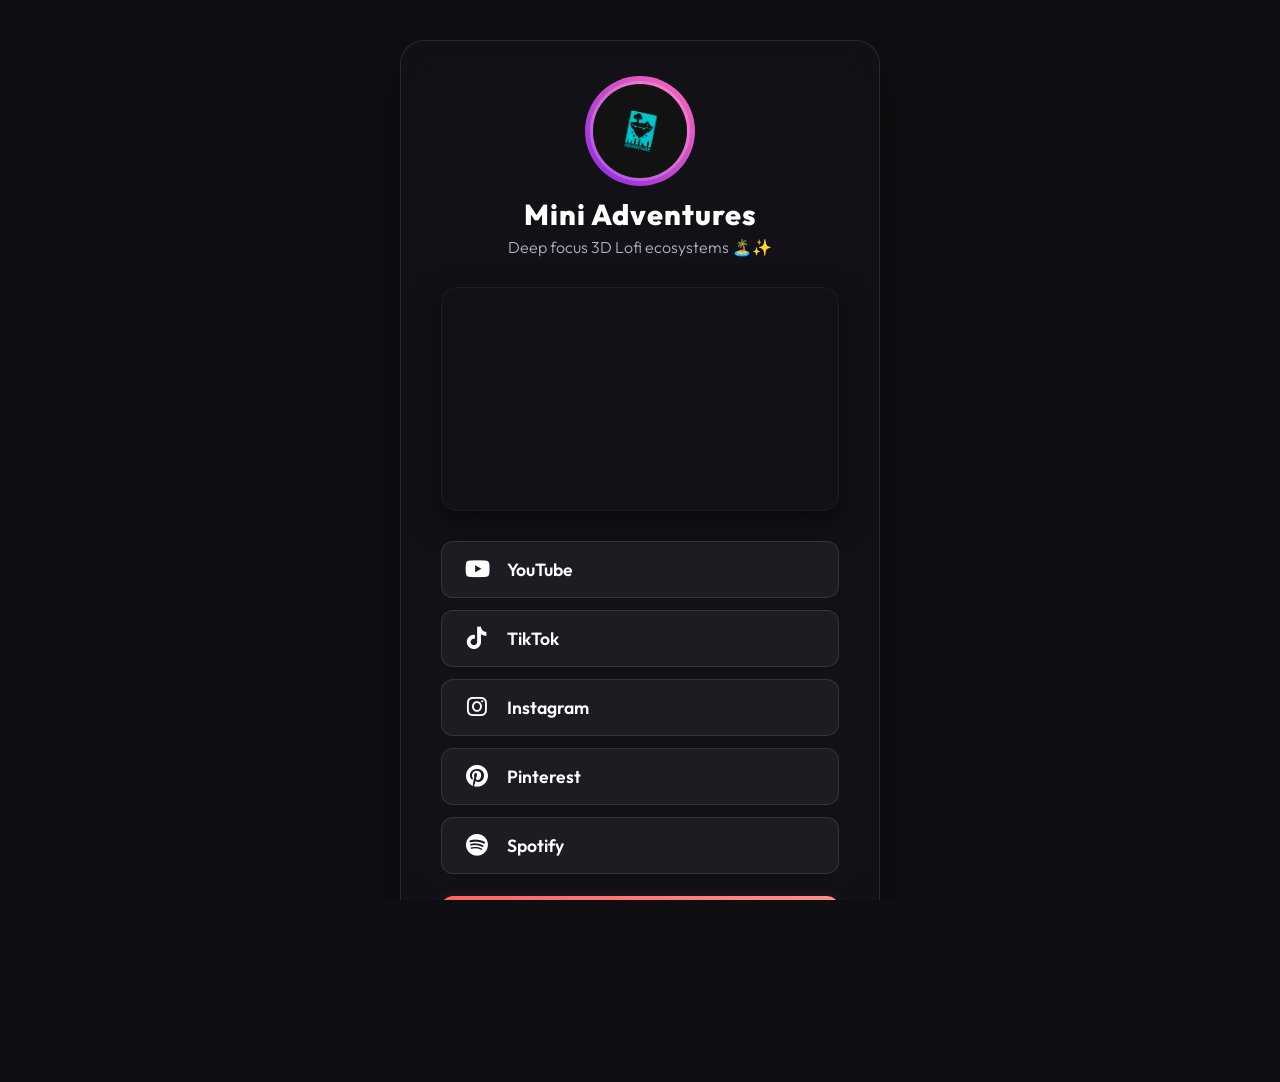
==== index.html @ daa13a40 "Insert real YouTube Channel ID" ====
<!DOCTYPE html>
<html lang="en">
<head>
    <meta charset="UTF-8">
    <meta name="viewport" content="width=device-width, initial-scale=1.0">
    <title>Mini Adventures | 3D Lofi Ecosystems</title>
    <meta name="description" content="Immerse yourself in procedurally generated 3D visual and sound environments designed for deep work, focus, and relaxation.">
    <link rel="preconnect" href="https://fonts.googleapis.com">
    <link rel="preconnect" href="https://fonts.gstatic.com" crossorigin>
    <link href="https://fonts.googleapis.com/css2?family=Outfit:wght@300;400;600;800&display=swap" rel="stylesheet">
    <link rel="stylesheet" href="style.css">
    <!-- FontAwesome for icons -->
    <link rel="stylesheet" href="https://cdnjs.cloudflare.com/ajax/libs/font-awesome/6.4.0/css/all.min.css">
</head>
<body>
    <!-- Fullscreen Background -->
    <div class="bg-container">
        <video autoplay loop muted playsinline id="bg-video" class="bg-image">
            <source src="ilha_bg.webm" type="video/webm">
        </video>
        <canvas id="particles-canvas"></canvas>
        <div class="bg-overlay"></div>
    </div>



    <!-- Main Content -->
    <main id="main-content">
        <div class="glass-card">
            <!-- Header -->
            <header class="profile-header">
                <div class="avatar-container">
                    <img src="capa-face.png" alt="Avatar" class="avatar">
                    <div class="pulse-ring"></div>
                </div>
                <h2>Mini Adventures</h2>
                <p class="bio">Deep focus 3D Lofi ecosystems 🏝️✨</p>
            </header>

            <!-- YouTube Radio Embedded -->
            <div class="video-wrapper">
                <iframe id="youtube-player" src="https://www.youtube.com/embed/live_stream?channel=UC6RwBDA_4gdK5ALoUh9-JWw&autoplay=1&mute=1" frameborder="0" allowfullscreen allow="autoplay"></iframe>
            </div>

            <!-- Links -->
            <div class="links-container">
                <a href="https://youtube.com/@channelminiadventures" target="_blank" class="link-btn yt-btn">
                    <i class="fa-brands fa-youtube"></i> YouTube
                </a>
                <a href="https://tiktok.com/@channelminiadventures" target="_blank" class="link-btn tiktok-btn">
                    <i class="fa-brands fa-tiktok"></i> TikTok
                </a>
                <a href="https://instagram.com/channelminiadventures" target="_blank" class="link-btn ig-btn">
                    <i class="fa-brands fa-instagram"></i> Instagram
                </a>
                <a href="https://pinterest.com/channelminiadventures" target="_blank" class="link-btn pin-btn">
                    <i class="fa-brands fa-pinterest"></i> Pinterest
                </a>
                <a href="https://open.spotify.com/artist/channelminiadventures" target="_blank" class="link-btn spot-btn">
                    <i class="fa-brands fa-spotify"></i> Spotify
                </a>
                
                <!-- Ko-fi Donate -->
                <a href="https://ko-fi.com/channelminiadventures" target="_blank" class="kofi-btn">
                    <i class="fa-solid fa-mug-hot"></i> Buy me a coffee
                </a>
            </div>
            
            <footer>
                <p>© 2026 Mini Adventures. All rights reserved.</p>
            </footer>
        </div>
    </main>

    <script src="script.js"></script>
</body>
</html>
---- style.css ----
:root {
    --primary: #8a2be2; /* deep purple */
    --secondary: #ff69b4; /* hot pink */
    --kofi: #ff5e5b;
    --glass-bg: rgba(20, 20, 30, 0.45);
    --glass-border: rgba(255, 255, 255, 0.1);
    --text-main: #ffffff;
    --text-muted: #b0b0c0;
}

* {
    margin: 0;
    padding: 0;
    box-sizing: border-box;
    font-family: 'Outfit', sans-serif;
}

body, html {
    width: 100%;
    height: 100%;
    overflow-x: hidden;
    background-color: #0f0f13;
    color: var(--text-main);
}

/* Background System */
.bg-container {
    position: fixed;
    top: 0; left: 0; width: 100%; height: 100%;
    z-index: -2;
}

.bg-image {
    width: 100%;
    height: 100%;
    object-fit: cover;
    transform: scale(1.05); /* hide edges for blur */
    filter: blur(10px) brightness(0.7);
    animation: slowZoom 30s infinite alternate linear;
}

.bg-overlay {
    position: fixed;
    top: 0; left: 0; width: 100%; height: 100%;
    background: radial-gradient(circle at center, transparent 0%, rgba(0,0,0,0.6) 100%);
    z-index: -1;
}

@keyframes slowZoom {
    0% { transform: scale(1.05); }
    100% { transform: scale(1.15); }
}

/* Entrance Overlay */
.entrance-overlay {
    position: fixed;
    top: 0; left: 0; width: 100%; height: 100%;
    background: rgba(10, 10, 15, 0.85);
    backdrop-filter: blur(20px);
    display: flex;
    justify-content: center;
    align-items: center;
    z-index: 100;
    transition: opacity 0.8s ease, visibility 0.8s;
}

.entrance-overlay.fade-out {
    opacity: 0;
    visibility: hidden;
}

.entrance-content {
    text-align: center;
    animation: floatUp 1s cubic-bezier(0.2, 0.8, 0.2, 1) forwards;
}

.entrance-icon {
    font-size: 4rem;
    margin-bottom: 1rem;
    color: var(--secondary);
    animation: pulseIcon 2s infinite ease-in-out;
}

.entrance-content h1 {
    font-size: 2.5rem;
    font-weight: 800;
    margin-bottom: 0.5rem;
    background: linear-gradient(90deg, #fff, var(--secondary));
    -webkit-background-clip: text;
    -webkit-text-fill-color: transparent;
}

.entrance-content p {
    color: var(--text-muted);
    font-size: 1.2rem;
    margin-bottom: 2rem;
}

.magic-btn {
    background: linear-gradient(45deg, var(--primary), var(--secondary));
    border: none;
    padding: 15px 40px;
    border-radius: 50px;
    color: white;
    font-size: 1.2rem;
    font-weight: 600;
    cursor: pointer;
    box-shadow: 0 10px 20px rgba(138, 43, 226, 0.3);
    transition: transform 0.3s, box-shadow 0.3s;
}

.magic-btn:hover {
    transform: translateY(-3px) scale(1.05);
    box-shadow: 0 15px 25px rgba(255, 105, 180, 0.4);
}

/* Main Content */
main {
    min-height: 100vh;
    display: flex;
    justify-content: center;
    align-items: center;
    padding: 40px 20px;
}

main.hidden {
    display: none;
}

/* Glass Card */
.glass-card {
    background: var(--glass-bg);
    backdrop-filter: blur(16px);
    -webkit-backdrop-filter: blur(16px);
    border: 1px solid var(--glass-border);
    border-radius: 24px;
    padding: 40px;
    width: 100%;
    max-width: 480px;
    box-shadow: 0 25px 50px rgba(0,0,0,0.3);
    animation: floatIn 1s cubic-bezier(0.2, 0.8, 0.2, 1) forwards;
    display: flex;
    flex-direction: column;
    align-items: center;
}

/* Header */
.profile-header {
    text-align: center;
    margin-bottom: 30px;
    width: 100%;
}

.avatar-container {
    position: relative;
    width: 100px;
    height: 100px;
    margin: 0 auto 15px;
}

.avatar {
    width: 100%;
    height: 100%;
    border-radius: 50%;
    object-fit: cover;
    border: 3px solid rgba(255, 255, 255, 0.2);
    position: relative;
    z-index: 2;
}

.pulse-ring {
    position: absolute;
    top: -5px; left: -5px; right: -5px; bottom: -5px;
    border-radius: 50%;
    background: linear-gradient(45deg, var(--primary), var(--secondary));
    z-index: 1;
    animation: slowPulse 3s infinite alternate;
}

.profile-header h2 {
    font-size: 1.8rem;
    font-weight: 800;
    margin-bottom: 5px;
    letter-spacing: 1px;
}

.profile-header .bio {
    color: var(--text-muted);
    font-size: 1rem;
    font-weight: 300;
}

/* Video Wrapper */
.video-wrapper {
    width: 100%;
    border-radius: 16px;
    overflow: hidden;
    margin-bottom: 30px;
    box-shadow: 0 10px 30px rgba(0,0,0,0.5);
    border: 1px solid rgba(255,255,255,0.05);
    aspect-ratio: 16 / 9;
    position: relative;
}

.video-wrapper iframe {
    position: absolute;
    top: 0; left: 0; width: 100%; height: 100%;
    pointer-events: none; /* Make it unclickable so it acts purely as a radio display */
}

/* Links */
.links-container {
    width: 100%;
    display: flex;
    flex-direction: column;
    gap: 12px;
}

.link-btn {
    width: 100%;
    padding: 16px 20px;
    background: rgba(255, 255, 255, 0.05);
    border: 1px solid rgba(255, 255, 255, 0.1);
    border-radius: 12px;
    color: white;
    text-decoration: none;
    font-weight: 600;
    font-size: 1.1rem;
    display: flex;
    align-items: center;
    transition: all 0.3s ease;
}

.link-btn i {
    font-size: 1.4rem;
    width: 30px;
    margin-right: 15px;
    text-align: center;
}

.link-btn:hover {
    background: rgba(255, 255, 255, 0.15);
    transform: translateY(-2px);
    box-shadow: 0 5px 15px rgba(0,0,0,0.2);
}

.yt-btn:hover i { color: #ff0000; }
.tiktok-btn:hover i { color: #00f2fe; }
.ig-btn:hover i { color: #e1306c; }
.pin-btn:hover i { color: #e60023; }
.spot-btn:hover i { color: #1db954; }

/* Ko-fi special button */
.kofi-btn {
    width: 100%;
    padding: 18px 20px;
    background: linear-gradient(45deg, #FF5E5B, #FF8E8B);
    border: none;
    border-radius: 12px;
    color: white;
    text-decoration: none;
    font-weight: 800;
    font-size: 1.1rem;
    display: flex;
    align-items: center;
    justify-content: center;
    margin-top: 10px;
    transition: all 0.3s ease;
    box-shadow: 0 8px 20px rgba(255, 94, 91, 0.3);
}

.kofi-btn i {
    font-size: 1.4rem;
    margin-right: 10px;
}

.kofi-btn:hover {
    transform: translateY(-3px) scale(1.02);
    box-shadow: 0 12px 25px rgba(255, 94, 91, 0.5);
}

footer {
    margin-top: 30px;
    text-align: center;
    color: rgba(255,255,255,0.3);
    font-size: 0.8rem;
}

/* Animations */
@keyframes floatIn {
    0% { opacity: 0; transform: translateY(40px); }
    100% { opacity: 1; transform: translateY(0); }
}

@keyframes floatUp {
    0% { opacity: 0; transform: translateY(20px); }
    100% { opacity: 1; transform: translateY(0); }
}

@keyframes pulseIcon {
    0%, 100% { transform: scale(1); opacity: 0.8; }
    50% { transform: scale(1.1); opacity: 1; }
}

@keyframes slowPulse {
    0% { transform: scale(0.95); opacity: 0.5; }
    100% { transform: scale(1.05); opacity: 1; }
}

#particles-canvas {
    position: absolute;
    top: 0;
    left: 0;
    width: 100%;
    height: 100%;
    z-index: 1;
    pointer-events: none;
}
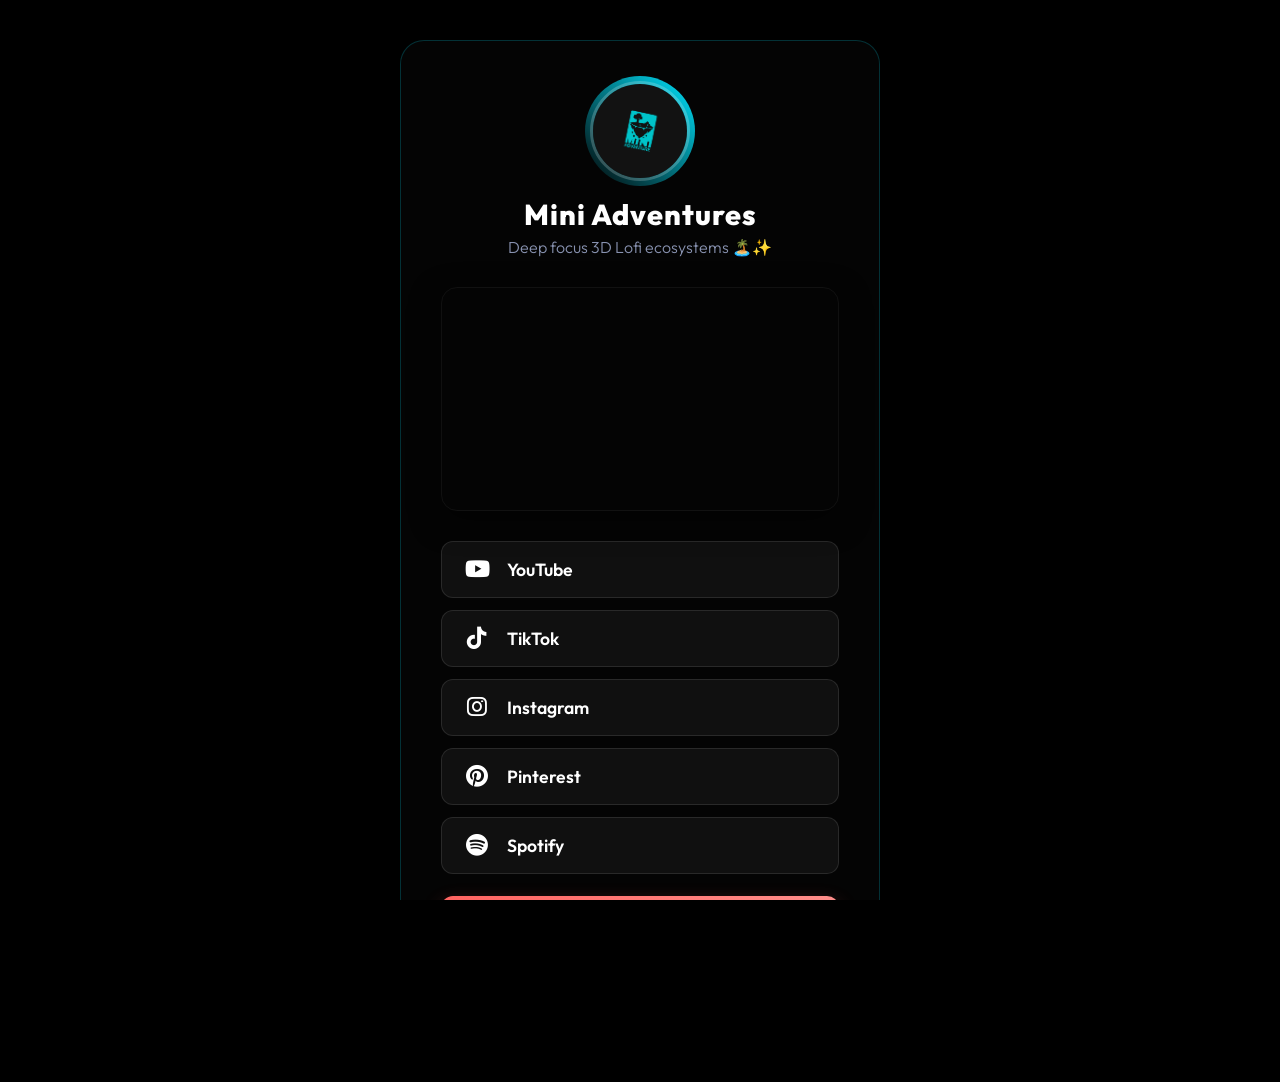
==== commit 7d260863: "Update aesthetics to black and cyan, and fix live stream iframe" ====
--- a/index.html
+++ b/index.html
@@ -39,7 +39,7 @@
 
             <!-- YouTube Radio Embedded -->
             <div class="video-wrapper">
-                <iframe id="youtube-player" src="https://www.youtube.com/embed/live_stream?channel=UC6RwBDA_4gdK5ALoUh9-JWw&autoplay=1&mute=1" frameborder="0" allowfullscreen allow="autoplay"></iframe>
+                <iframe id="youtube-player" src="https://www.youtube.com/embed/rxBt9do2sGA?autoplay=1&mute=1" frameborder="0" allowfullscreen allow="autoplay"></iframe>
             </div>
 
             <!-- Links -->
--- a/style.css
+++ b/style.css
@@ -1,11 +1,11 @@
 :root {
-    --primary: #8a2be2; /* deep purple */
-    --secondary: #ff69b4; /* hot pink */
+    --primary: #000000; /* black */
+    --secondary: #00e5ff; /* cyan */
     --kofi: #ff5e5b;
-    --glass-bg: rgba(20, 20, 30, 0.45);
-    --glass-border: rgba(255, 255, 255, 0.1);
+    --glass-bg: rgba(5, 5, 5, 0.85); /* darker glass */
+    --glass-border: rgba(0, 229, 255, 0.2); /* cyan glow */
     --text-main: #ffffff;
-    --text-muted: #b0b0c0;
+    --text-muted: #8892b0;
 }
 
 * {
@@ -19,7 +19,7 @@
     width: 100%;
     height: 100%;
     overflow-x: hidden;
-    background-color: #0f0f13;
+    background-color: #000000;
     color: var(--text-main);
 }
 
@@ -97,21 +97,23 @@
 }
 
 .magic-btn {
-    background: linear-gradient(45deg, var(--primary), var(--secondary));
-    border: none;
+    background: transparent;
+    border: 2px solid var(--secondary);
     padding: 15px 40px;
     border-radius: 50px;
-    color: white;
+    color: var(--secondary);
     font-size: 1.2rem;
     font-weight: 600;
     cursor: pointer;
-    box-shadow: 0 10px 20px rgba(138, 43, 226, 0.3);
-    transition: transform 0.3s, box-shadow 0.3s;
+    box-shadow: 0 0 15px rgba(0, 229, 255, 0.2);
+    transition: all 0.3s;
 }
 
 .magic-btn:hover {
     transform: translateY(-3px) scale(1.05);
-    box-shadow: 0 15px 25px rgba(255, 105, 180, 0.4);
+    background: var(--secondary);
+    color: black;
+    box-shadow: 0 15px 25px rgba(0, 229, 255, 0.4);
 }
 
 /* Main Content */
@@ -172,7 +174,7 @@
     position: absolute;
     top: -5px; left: -5px; right: -5px; bottom: -5px;
     border-radius: 50%;
-    background: linear-gradient(45deg, var(--primary), var(--secondary));
+    background: linear-gradient(45deg, transparent, var(--secondary));
     z-index: 1;
     animation: slowPulse 3s infinite alternate;
 }
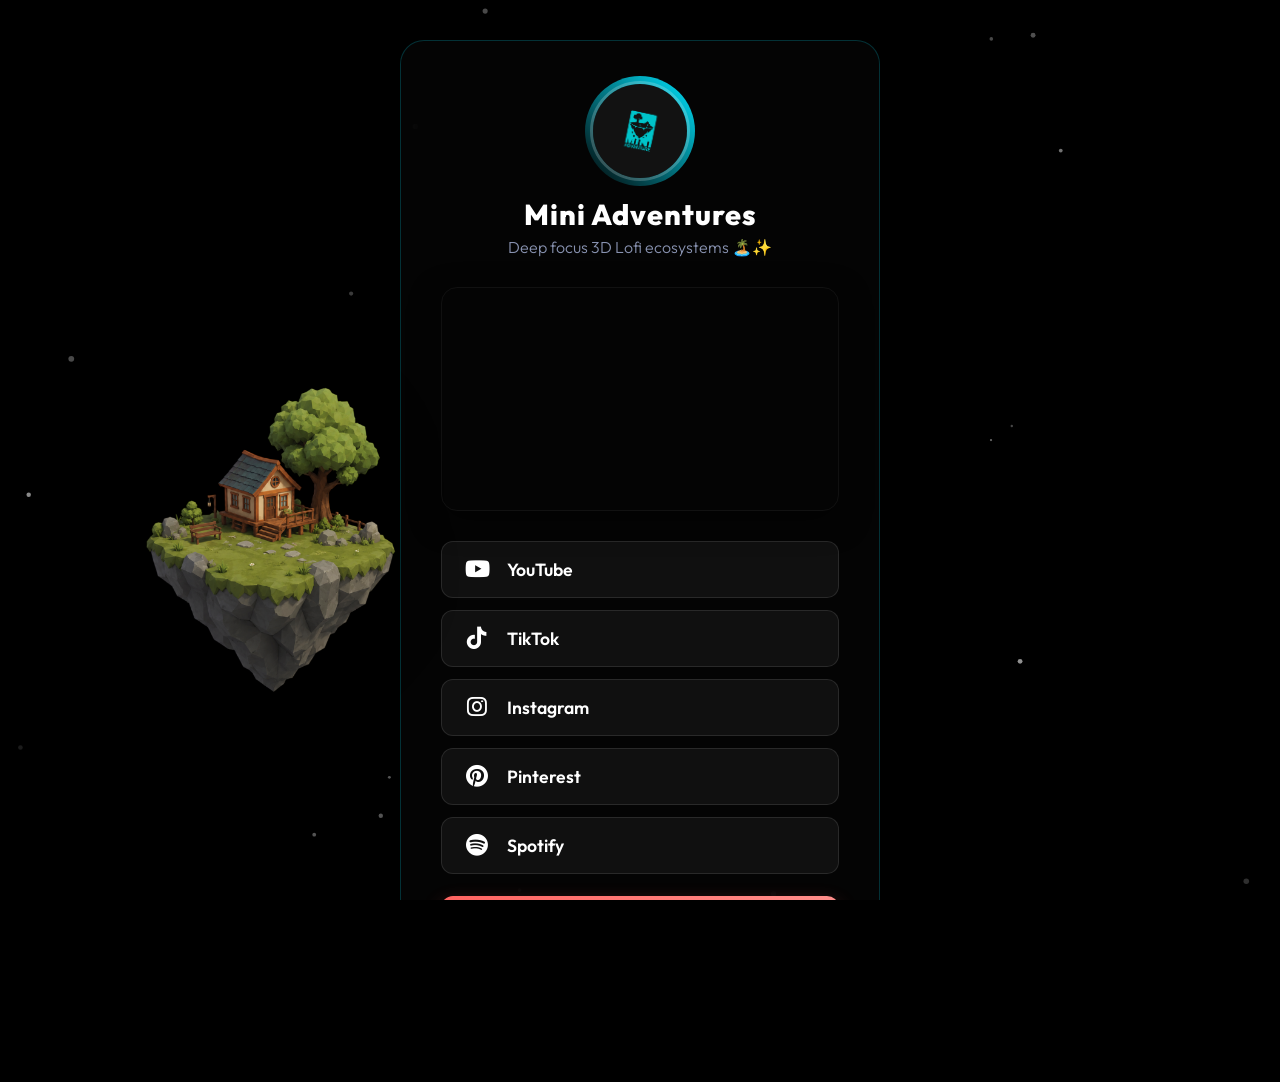
==== commit 80a7ae51: "Add floating foreground island and restore background blur" ====
--- a/index.html
+++ b/index.html
@@ -27,6 +27,7 @@
     <!-- Main Content -->
     <main id="main-content">
         <div class="glass-card">
+            <img src="ilha1.png" class="floating-island" alt="Floating Island">
             <!-- Header -->
             <header class="profile-header">
                 <div class="avatar-container">
--- a/style.css
+++ b/style.css
@@ -27,7 +27,7 @@
 .bg-container {
     position: fixed;
     top: 0; left: 0; width: 100%; height: 100%;
-    z-index: -2;
+    z-index: 0;
 }
 
 .bg-image {
@@ -43,12 +43,12 @@
     position: fixed;
     top: 0; left: 0; width: 100%; height: 100%;
     background: radial-gradient(circle at center, transparent 0%, rgba(0,0,0,0.6) 100%);
-    z-index: -1;
+    z-index: 1;
 }
 
 @keyframes slowZoom {
-    0% { transform: scale(1.05); }
-    100% { transform: scale(1.15); }
+    0% { transform: scale(1.1); }
+    100% { transform: scale(1.2); }
 }
 
 /* Entrance Overlay */
@@ -123,6 +123,8 @@
     justify-content: center;
     align-items: center;
     padding: 40px 20px;
+    position: relative;
+    z-index: 10;
 }
 
 main.hidden {
@@ -131,6 +133,7 @@
 
 /* Glass Card */
 .glass-card {
+    position: relative;
     background: var(--glass-bg);
     backdrop-filter: blur(16px);
     -webkit-backdrop-filter: blur(16px);
@@ -315,6 +318,29 @@
     left: 0;
     width: 100%;
     height: 100%;
-    z-index: 1;
+    z-index: 2; /* Ensure particles are over the focused video and gradient */
     pointer-events: none;
 }
+
+.floating-island {
+    position: absolute;
+    left: -320px; /* Adjust so it sits on the side, slightly overlapping */
+    top: 50%;
+    transform: translateY(-50%);
+    width: 380px; /* Nice big island */
+    z-index: 20; /* In front of the menu card contents */
+    pointer-events: none;
+    animation: floatIsland 6s ease-in-out infinite;
+    filter: drop-shadow(0 20px 30px rgba(0,0,0,0.6));
+}
+
+@keyframes floatIsland {
+    0%, 100% { transform: translateY(-50%) rotate(0deg); }
+    50% { transform: translateY(-53%) rotate(2deg); }
+}
+
+@media (max-width: 1100px) {
+    .floating-island {
+        display: none; /* Hide on smaller screens where there isn't enough space */
+    }
+}
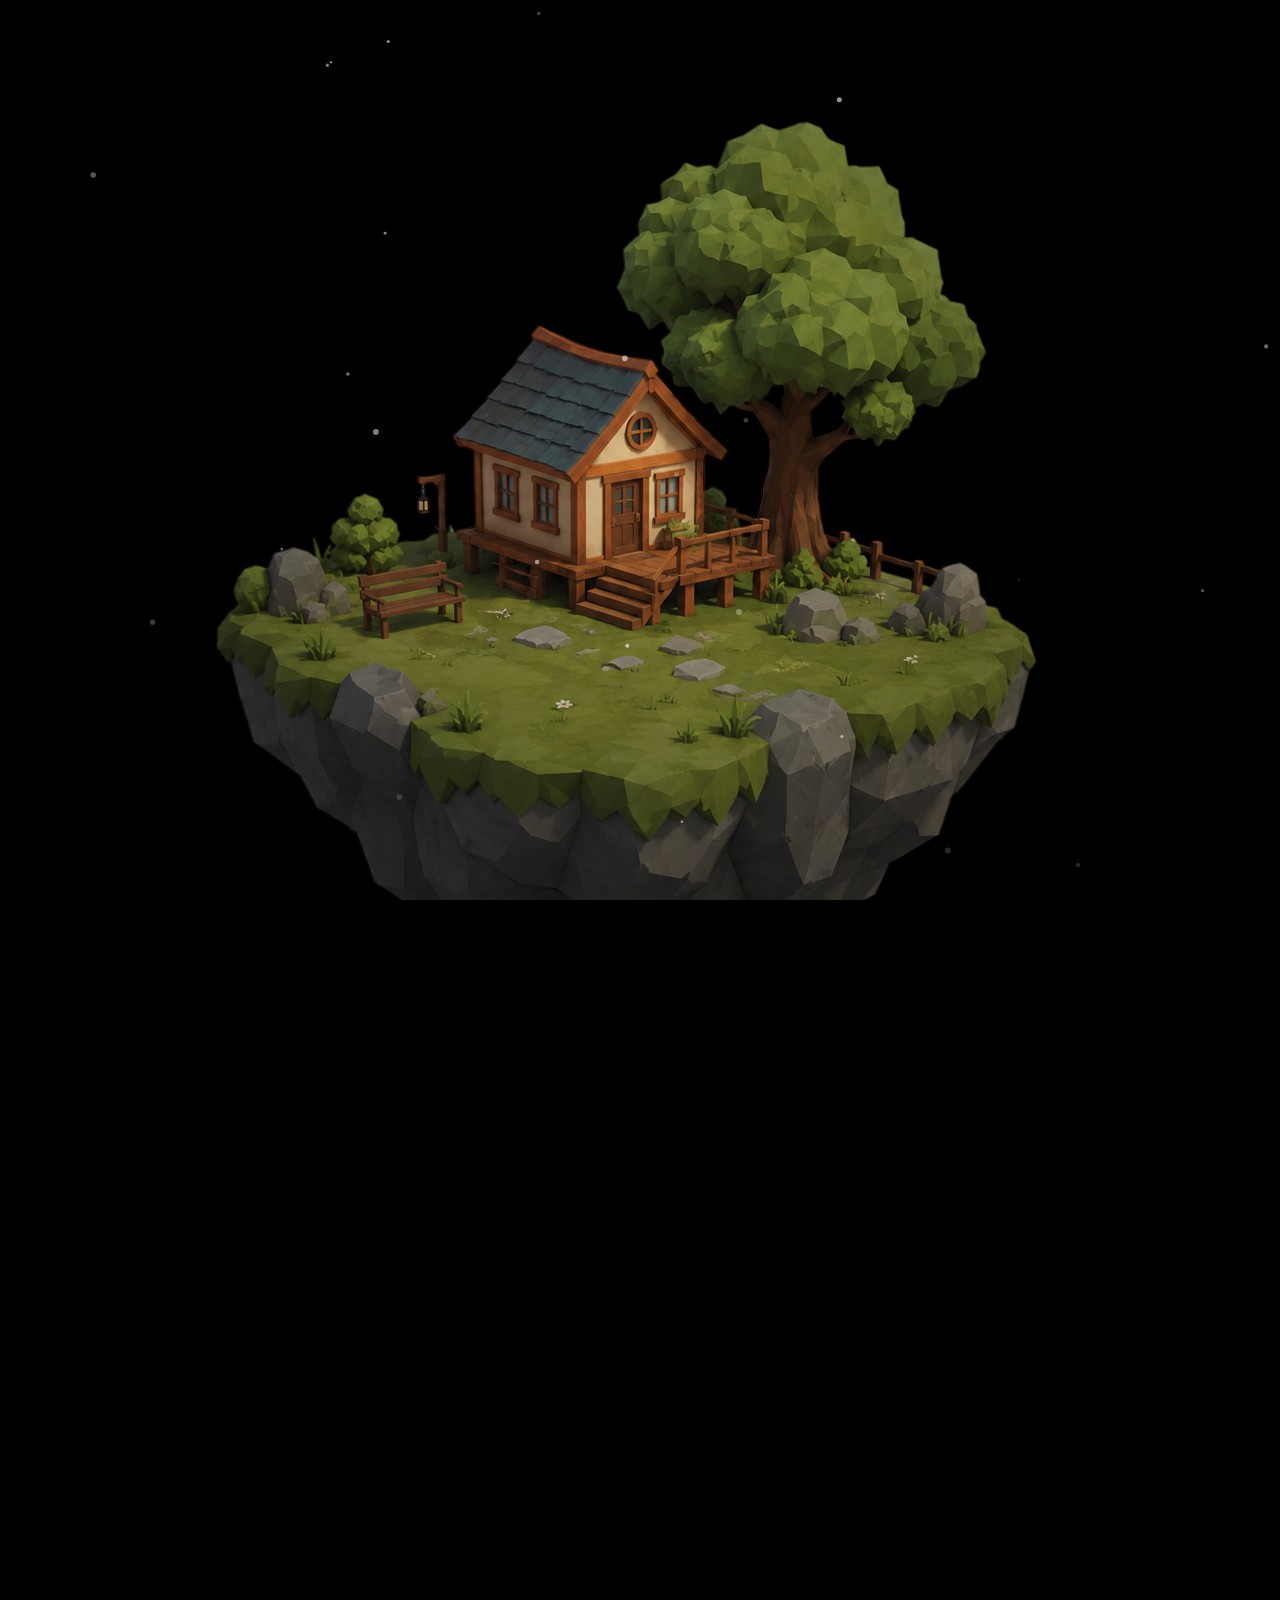
==== commit f8b8c3a5: "Remove background video and enlarge floating island" ====
--- a/index.html
+++ b/index.html
@@ -15,9 +15,6 @@
 <body>
     <!-- Fullscreen Background -->
     <div class="bg-container">
-        <video autoplay loop muted playsinline id="bg-video" class="bg-image">
-            <source src="ilha_bg.webm" type="video/webm">
-        </video>
         <canvas id="particles-canvas"></canvas>
         <div class="bg-overlay"></div>
     </div>
--- a/style.css
+++ b/style.css
@@ -28,16 +28,7 @@
     position: fixed;
     top: 0; left: 0; width: 100%; height: 100%;
     z-index: 0;
-}
-
-.bg-image {
-    width: 100%;
-    height: 100%;
-    object-fit: cover;
-    transform: scale(1.05); /* hide edges for blur */
-    filter: blur(10px) brightness(0.7);
-    animation: slowZoom 30s infinite alternate linear;
-}
+
 
 .bg-overlay {
     position: fixed;
@@ -324,14 +315,14 @@
 
 .floating-island {
     position: absolute;
-    left: -320px; /* Adjust so it sits on the side, slightly overlapping */
+    left: -550px; /* Pushed further to the side */
     top: 50%;
     transform: translateY(-50%);
-    width: 380px; /* Nice big island */
+    width: 750px; /* Made very large */
     z-index: 20; /* In front of the menu card contents */
     pointer-events: none;
     animation: floatIsland 6s ease-in-out infinite;
-    filter: drop-shadow(0 20px 30px rgba(0,0,0,0.6));
+    filter: drop-shadow(0 20px 40px rgba(0,229,255,0.15)); /* slight cyan glow/shadow */
 }
 
 @keyframes floatIsland {
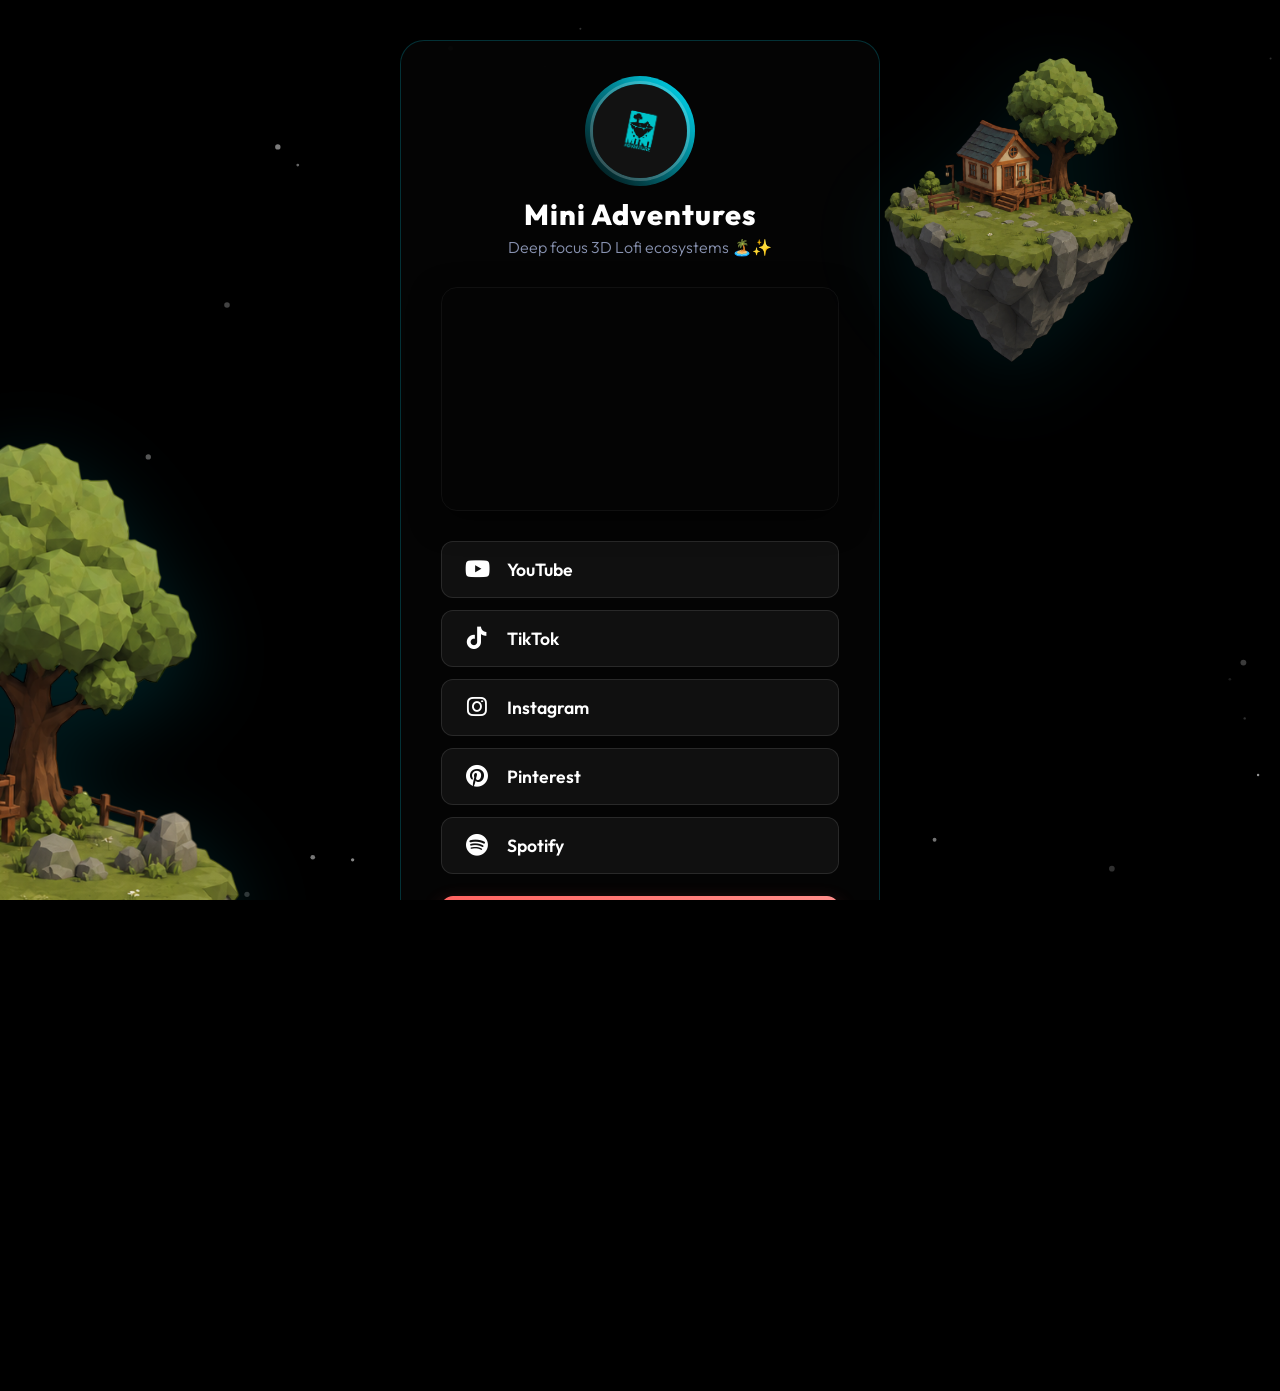
==== commit c76cbede: "Add second island to the top right behind the card" ====
--- a/index.html
+++ b/index.html
@@ -21,10 +21,10 @@
 
 
 
-    <!-- Main Content -->
     <main id="main-content">
         <div class="glass-card">
             <img src="ilha1.png" class="floating-island" alt="Floating Island">
+            <img src="ilha1.png" class="floating-island-2" alt="Floating Island Small">
             <!-- Header -->
             <header class="profile-header">
                 <div class="avatar-container">
--- a/style.css
+++ b/style.css
@@ -28,7 +28,7 @@
     position: fixed;
     top: 0; left: 0; width: 100%; height: 100%;
     z-index: 0;
-
+}
 
 .bg-overlay {
     position: fixed;
@@ -315,10 +315,10 @@
 
 .floating-island {
     position: absolute;
-    left: -550px; /* Pushed further to the side */
-    top: 50%;
-    transform: translateY(-50%);
-    width: 750px; /* Made very large */
+    right: 100%; /* Stick to the left edge of the card */
+    margin-right: -20px; /* Slight overlap into the card */
+    bottom: -350px; /* Push down to crop at the bottom */
+    width: 1050px; /* Massive size to crop on the left side */
     z-index: 20; /* In front of the menu card contents */
     pointer-events: none;
     animation: floatIsland 6s ease-in-out infinite;
@@ -326,12 +326,29 @@
 }
 
 @keyframes floatIsland {
-    0%, 100% { transform: translateY(-50%) rotate(0deg); }
-    50% { transform: translateY(-53%) rotate(2deg); }
-}
-
-@media (max-width: 1100px) {
-    .floating-island {
-        display: none; /* Hide on smaller screens where there isn't enough space */
+    0%, 100% { transform: translateY(0) rotate(0deg); }
+    50% { transform: translateY(-25px) rotate(1.5deg); }
+}
+
+.floating-island-2 {
+    position: absolute;
+    left: 100%; /* Stick to the right edge of the card */
+    margin-left: -60px; /* Overlap behind the card slightly */
+    top: -20px; /* Near the top right corner */
+    width: 380px; /* Smaller size */
+    z-index: -1; /* Behind the menu card contents and glass */
+    pointer-events: none;
+    animation: floatIsland2 8s ease-in-out infinite;
+    filter: drop-shadow(0 20px 40px rgba(0,229,255,0.1)) brightness(0.9);
+}
+
+@keyframes floatIsland2 {
+    0%, 100% { transform: scaleX(-1) translateY(0) rotate(0deg); }
+    50% { transform: scaleX(-1) translateY(-15px) rotate(-1.5deg); }
+}
+
+@media (max-width: 1200px) {
+    .floating-island, .floating-island-2 {
+        display: none !important; /* Totalmente removidas na versão mobile/telas menores */
     }
 }
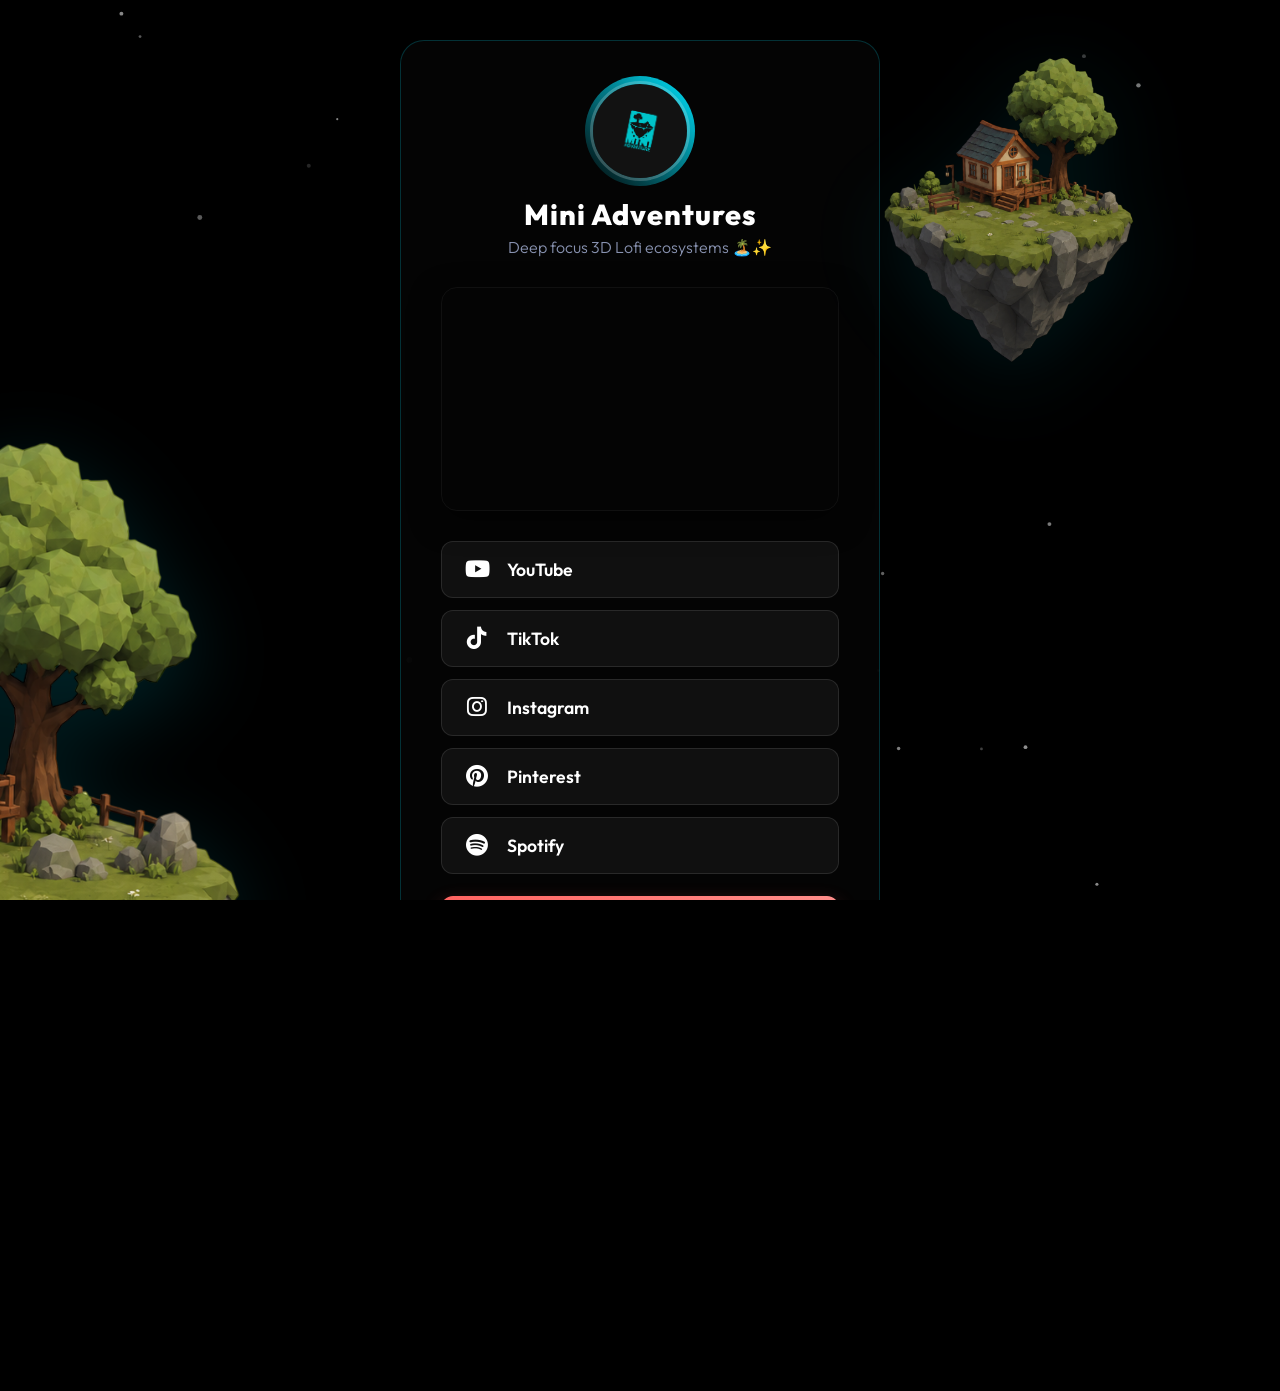
==== commit 75a48895: "Restore background sky but hide island" ====
--- a/index.html
+++ b/index.html
@@ -15,6 +15,9 @@
 <body>
     <!-- Fullscreen Background -->
     <div class="bg-container">
+        <video autoplay loop muted playsinline id="bg-video" class="bg-image">
+            <source src="ilha_bg.webm" type="video/webm">
+        </video>
         <canvas id="particles-canvas"></canvas>
         <div class="bg-overlay"></div>
     </div>
--- a/style.css
+++ b/style.css
@@ -28,6 +28,16 @@
     position: fixed;
     top: 0; left: 0; width: 100%; height: 100%;
     z-index: 0;
+}
+
+.bg-image {
+    width: 100%;
+    height: 100%;
+    object-fit: cover;
+    object-position: center top;
+    transform: scale(1.8); /* Zoom in to push the island off screen */
+    transform-origin: top center; /* Zoom relative to the top so the sky stays */
+    filter: blur(10px) brightness(0.6); /* Desfocado e escuro como pedido */
 }
 
 .bg-overlay {
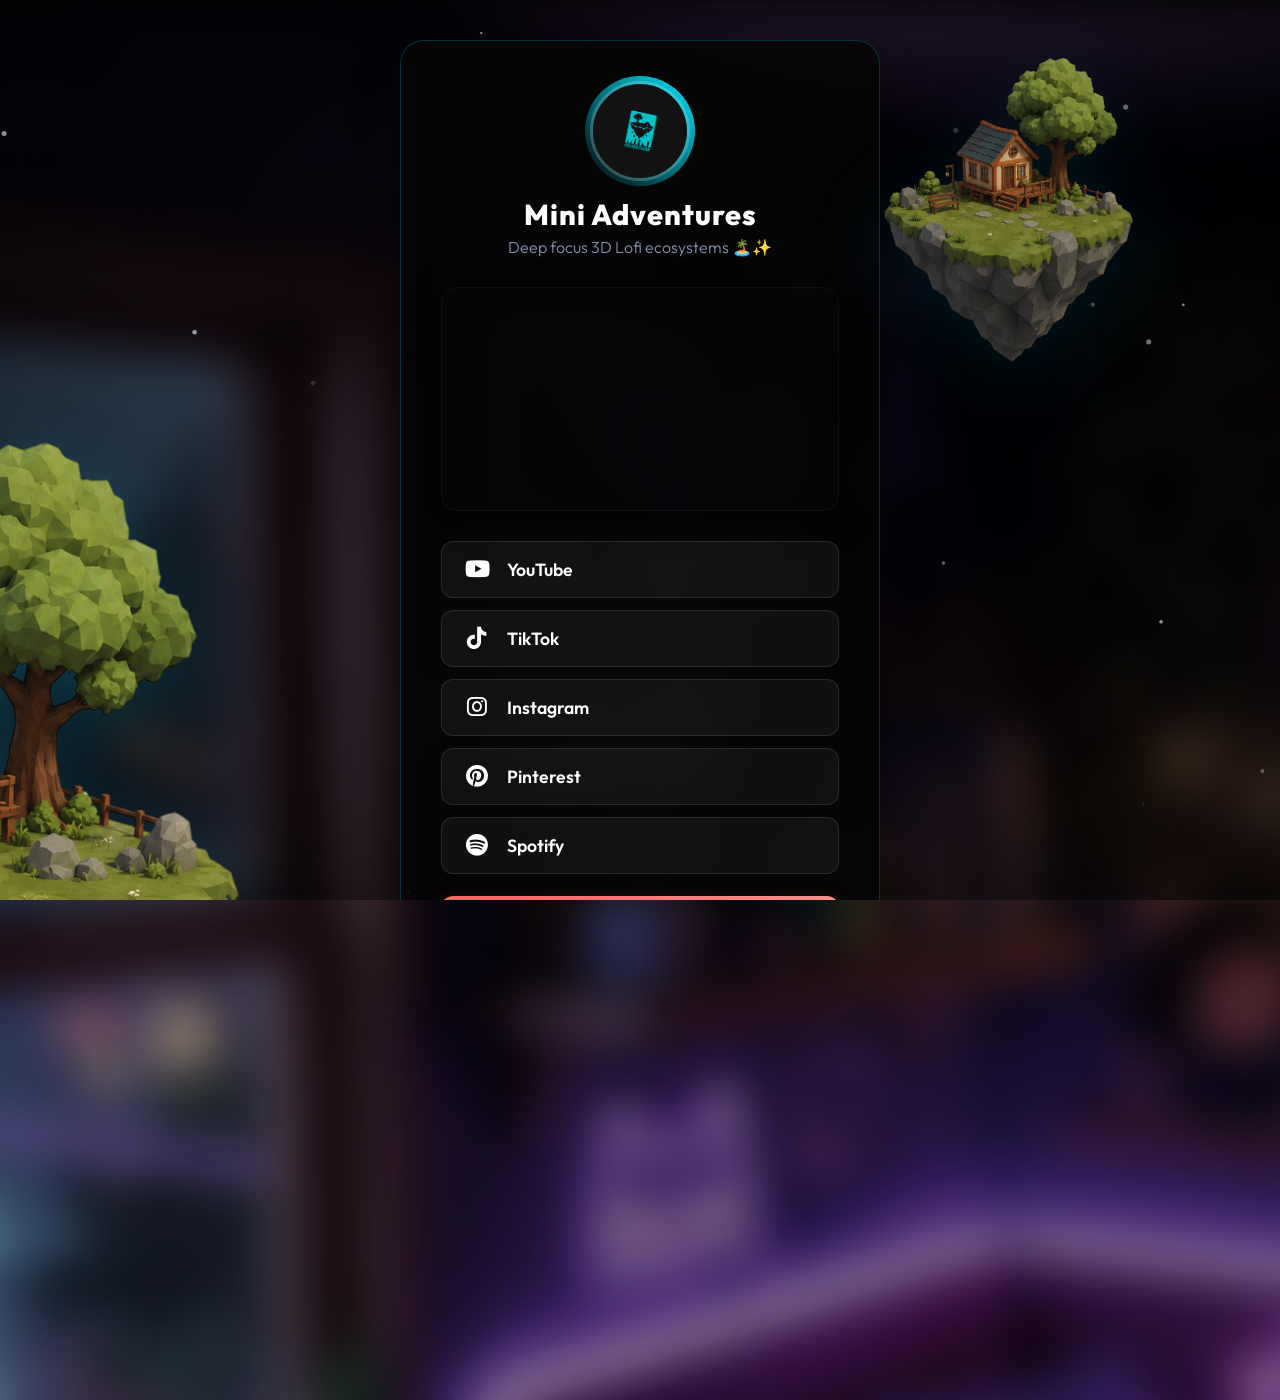
==== commit 1fe59053: "Change background to bg.png and hide original island via zoom" ====
--- a/index.html
+++ b/index.html
@@ -15,9 +15,7 @@
 <body>
     <!-- Fullscreen Background -->
     <div class="bg-container">
-        <video autoplay loop muted playsinline id="bg-video" class="bg-image">
-            <source src="ilha_bg.webm" type="video/webm">
-        </video>
+        <img src="bg.png" alt="Background Space" class="bg-image">
         <canvas id="particles-canvas"></canvas>
         <div class="bg-overlay"></div>
     </div>
--- a/style.css
+++ b/style.css
@@ -34,8 +34,8 @@
     width: 100%;
     height: 100%;
     object-fit: cover;
-    object-position: center top;
-    transform: scale(1.8); /* Zoom in to push the island off screen */
+    object-position: center 0%;
+    transform: scale(2.2); /* Zoom in more to guarantee island is pushed off screen */
     transform-origin: top center; /* Zoom relative to the top so the sky stays */
     filter: blur(10px) brightness(0.6); /* Desfocado e escuro como pedido */
 }
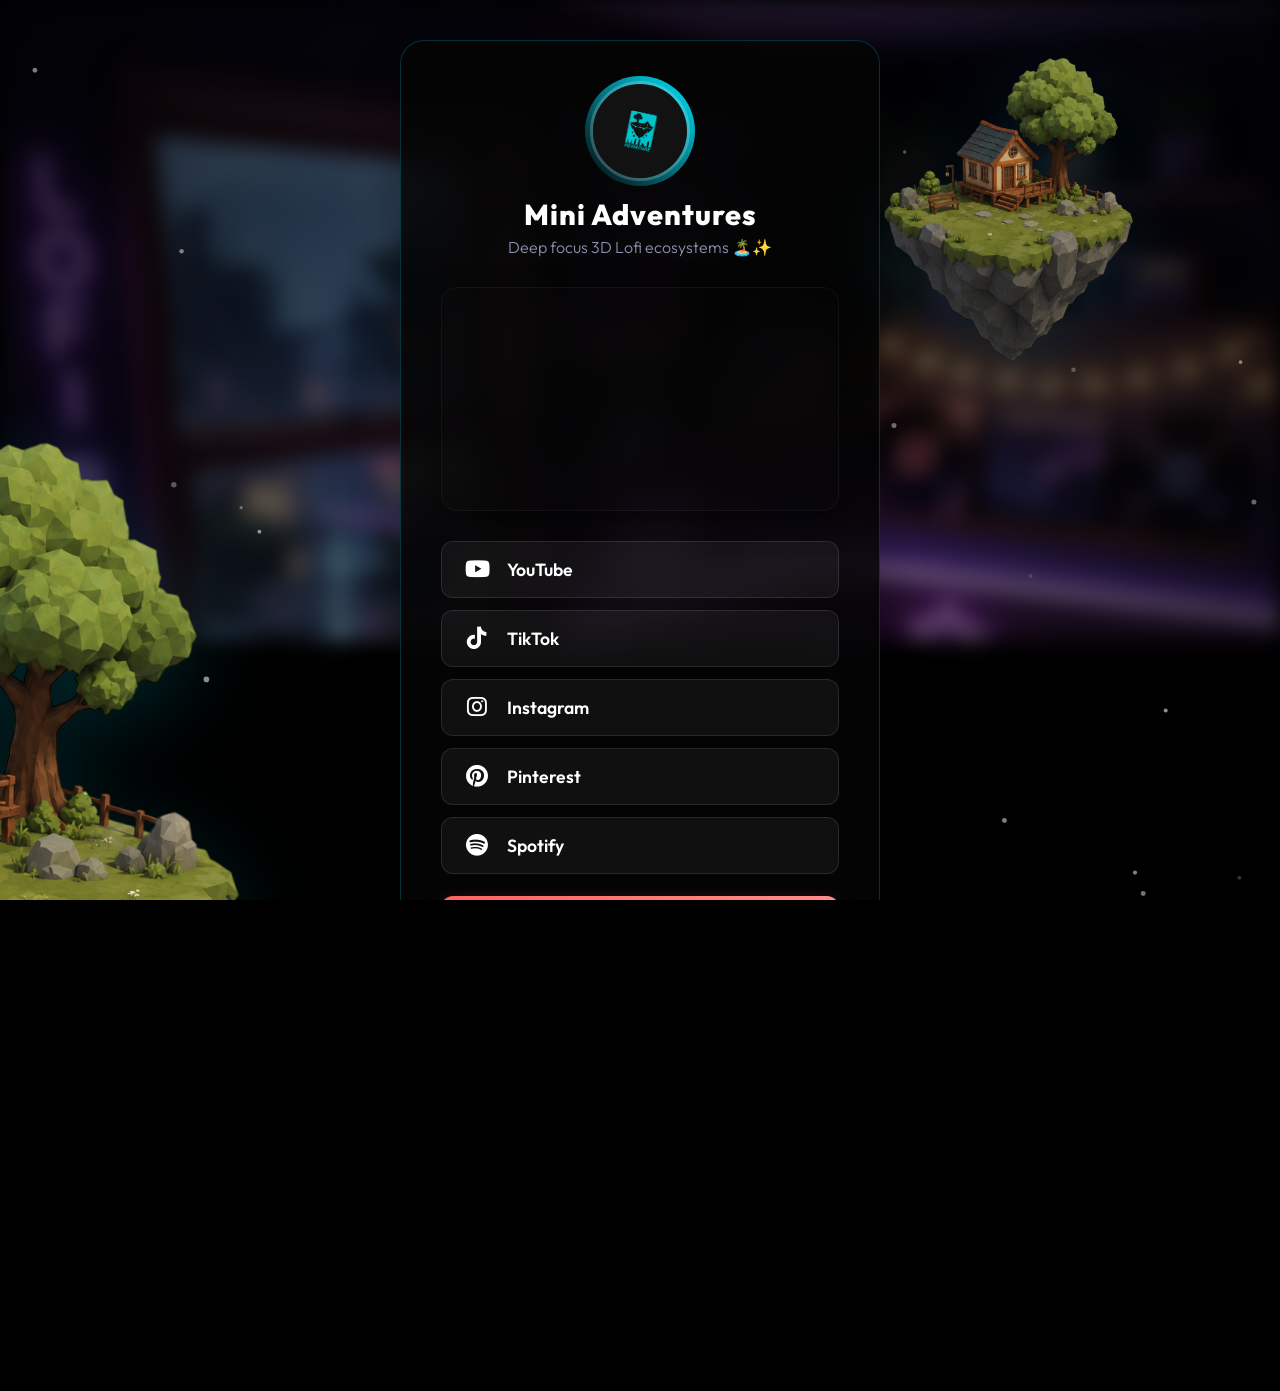
==== commit 01ec298c: "Use properly cropped proportional background without artificial zoom" ====
--- a/index.html
+++ b/index.html
@@ -15,7 +15,7 @@
 <body>
     <!-- Fullscreen Background -->
     <div class="bg-container">
-        <img src="bg.png" alt="Background Space" class="bg-image">
+        <div class="bg-image"></div>
         <canvas id="particles-canvas"></canvas>
         <div class="bg-overlay"></div>
     </div>
--- a/style.css
+++ b/style.css
@@ -33,10 +33,11 @@
 .bg-image {
     width: 100%;
     height: 100%;
-    object-fit: cover;
-    object-position: center 0%;
-    transform: scale(2.2); /* Zoom in more to guarantee island is pushed off screen */
-    transform-origin: top center; /* Zoom relative to the top so the sky stays */
+    background-image: url('bg_sky.png');
+    background-size: 100% auto; /* Mantém a proporção sem dar zoom excessivo */
+    background-position: top center;
+    background-repeat: no-repeat;
+    background-color: #000000;
     filter: blur(10px) brightness(0.6); /* Desfocado e escuro como pedido */
 }
 
